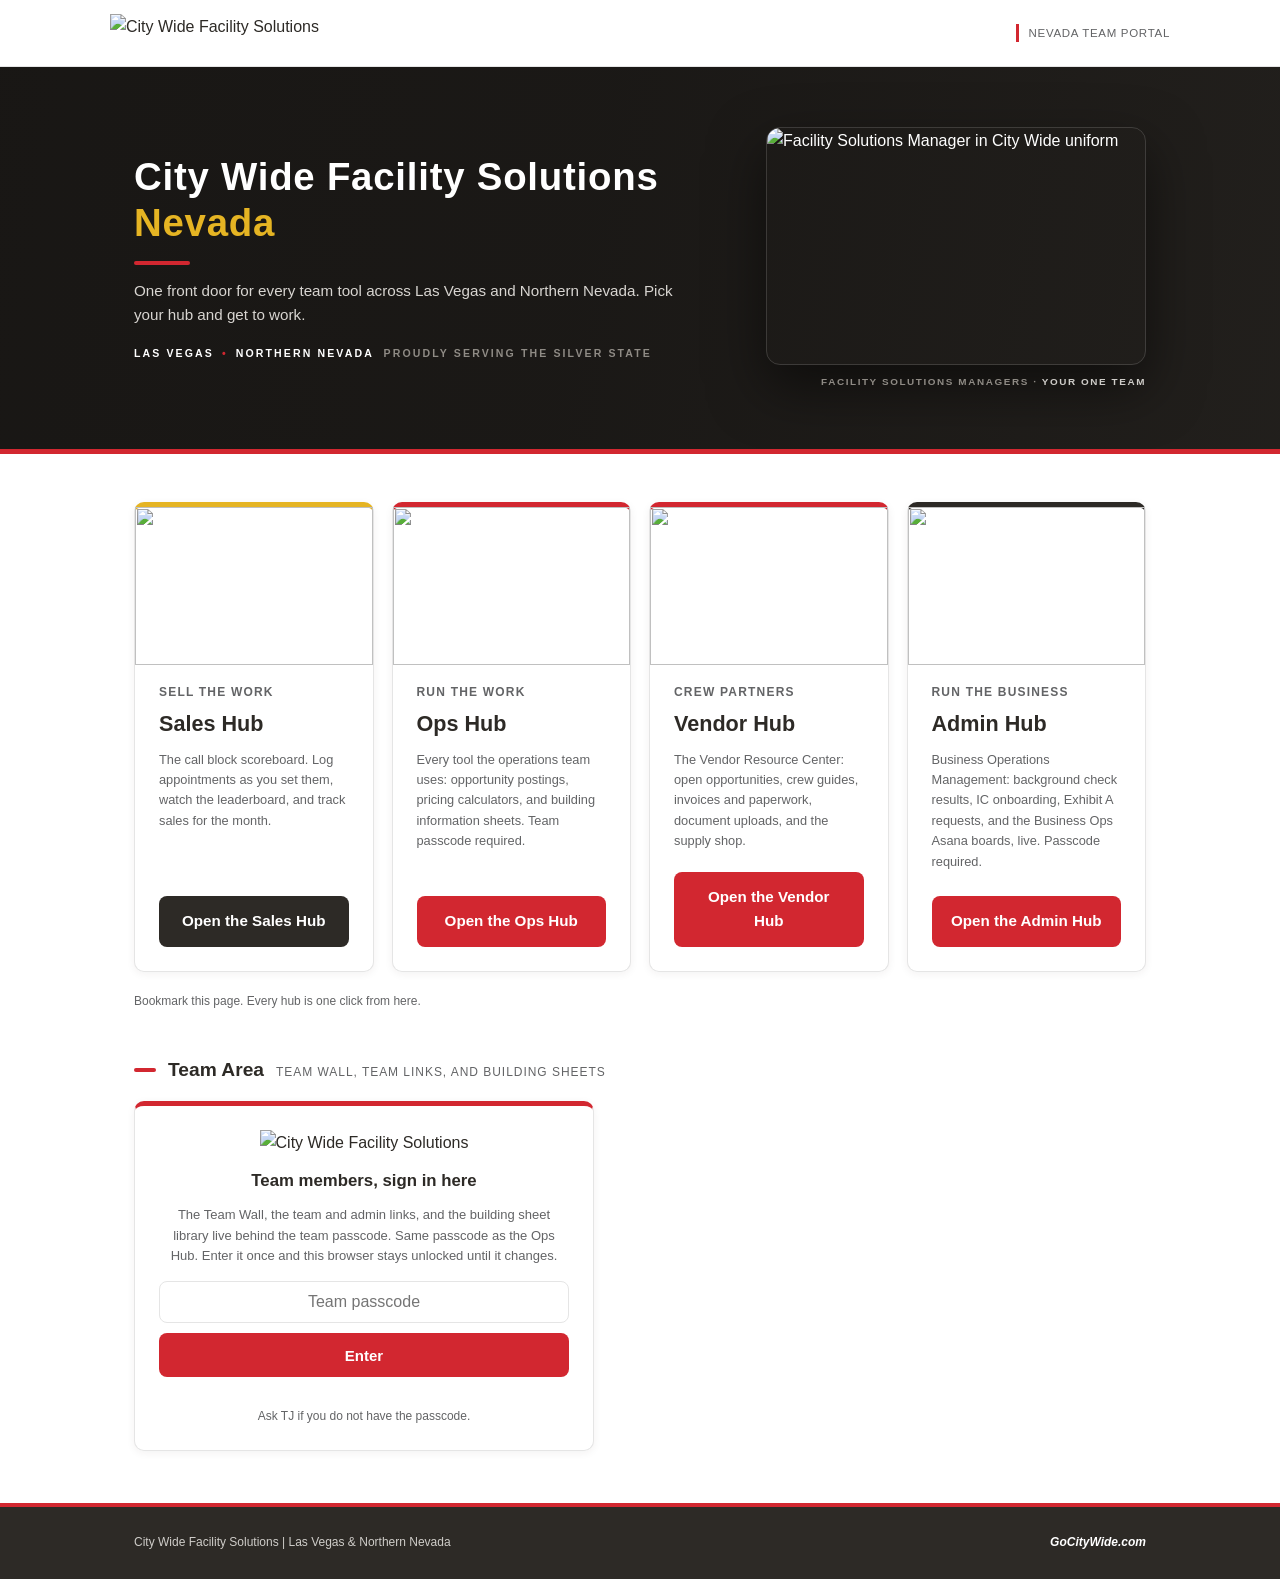
==== index.html @ 5ae8ad2f "Team Portal: BOM Hub is now the Admin Hub" ====
<!DOCTYPE html>
<html lang="en">
<head>
<meta charset="UTF-8">
<meta name="viewport" content="width=device-width, initial-scale=1.0">
<title>City Wide Facility Solutions | Nevada</title>
<meta name="description" content="City Wide Facility Solutions of Nevada. One front door for the Sales Hub, Ops Hub, Vendor Hub, and Admin Hub serving Las Vegas and Northern Nevada.">
<!-- build 2026-09-11: City Wide YOU (Docebo training portal) added to the Team Apps group of the Team & Admin sidecard. Same link lives on the Ops Hub.
     build 2026-09-05: Team Area gate now shares the device unlock with the hubs (cw-auth.js); Team Apps links added to the sidecard.
     build 2026-08-07: added the Team Wall (moved from the Ops Hub, same Apps Script
announcements feed, kind:auth to read + kind:announcement to post), plus a passcode
gated Team Area with the Team & Admin links and the DBIS sheet library. Those links
also remain on the Ops Hub; this page is an additional way to reach them. -->
<link rel="icon" href="https://citywidelv.github.io/cw-ops-desk/favicon.ico" sizes="any">
<link rel="icon" type="image/png" sizes="32x32" href="https://citywidelv.github.io/cw-ops-desk/favicon-32x32.png">
<link rel="icon" type="image/png" sizes="16x16" href="https://citywidelv.github.io/cw-ops-desk/favicon-16x16.png">
<link rel="apple-touch-icon" sizes="180x180" href="https://citywidelv.github.io/cw-ops-desk/apple-touch-icon.png">
<style>
:root{
--cw-red:#D22730; --cw-black:#2D2A26; --cw-grey:#636466; --cw-white:#FFFFFF;
--cw-teal:#0AA6A9; --cw-gold:#E5B423; --cw-light:#F5F5F5; --cw-border:#E5E5E5;
}
*{margin:0;padding:0;box-sizing:border-box}
body{font-family:Verdana,'Liberation Sans','DejaVu Sans',Geneva,Tahoma,sans-serif;color:var(--cw-black);background:var(--cw-white);line-height:1.6}
.wrap{max-width:1060px;margin:0 auto;padding:0 24px}
header{position:sticky;top:0;background:var(--cw-white);border-bottom:1px solid var(--cw-border);z-index:10}
.bar{display:flex;align-items:center;justify-content:space-between;padding:14px 0}
.bar img{height:38px;width:auto;display:block}
.bar .tag{font-size:.72rem;color:var(--cw-grey);border-left:3px solid var(--cw-red);padding-left:10px;text-transform:uppercase;letter-spacing:.06em}
.hero{position:relative;overflow:hidden;background:var(--cw-black);color:#fff;border-bottom:5px solid var(--cw-red)}
.hero .bg{position:absolute;inset:0;background:url('https://citywidelv.github.io/cw-vendor-hub/images/bldg-campus.jpg') center 35%/cover no-repeat;filter:grayscale(100%);opacity:.30}
.hero .scrim{position:absolute;inset:0;background:linear-gradient(100deg,rgba(24,22,20,.96) 0%,rgba(24,22,20,.88) 46%,rgba(24,22,20,.55) 100%)}
.hero .wrap{position:relative;z-index:1;display:flex;align-items:center;gap:48px;padding-top:60px;padding-bottom:60px}
.hero .htext{flex:1;min-width:0}
.hero h1{font-size:clamp(1.7rem,3.4vw,2.4rem);font-weight:700;letter-spacing:.02em;line-height:1.2}
.hero h1::after{content:"";display:block;width:56px;height:4px;background:var(--cw-red);border-radius:2px;margin-top:14px}
.hero p{margin-top:14px;color:#d8d5d1;font-size:.95rem;max-width:560px}
.hero .cities{margin-top:18px;font-size:.66rem;font-weight:700;letter-spacing:.2em;text-transform:uppercase;color:#8f8b85}
.hero .cities b{color:#fff}
.hero .cities .dot{color:var(--cw-red);padding:0 8px}
.hero .nv{color:var(--cw-gold);font-weight:700}
.hero .hphoto{flex:none;width:380px}
.hero .hphoto .ph{aspect-ratio:16/10;border-radius:14px;overflow:hidden;border:1px solid rgba(255,255,255,.14);box-shadow:0 22px 55px rgba(0,0,0,.5)}
.hero .hphoto img{width:100%;height:100%;object-fit:cover;object-position:center 22%;display:block}
.hero .hphoto .pcap{margin-top:9px;font-size:.62rem;font-weight:700;letter-spacing:.16em;text-transform:uppercase;color:#8f8b85;text-align:right;white-space:nowrap}
.hero .hphoto .pcap b{color:#cfcdc9}
@media(max-width:900px){.hero .hphoto{display:none}}
.cards{display:grid;grid-template-columns:repeat(auto-fit,minmax(228px,1fr));gap:18px;padding:48px 0 12px}
.card{background:var(--cw-white);border:1px solid var(--cw-border);border-top:5px solid var(--cw-red);border-radius:10px;padding:26px 24px 24px;display:flex;flex-direction:column;box-shadow:0 2px 8px rgba(45,42,38,.06);transition:transform .12s ease, box-shadow .12s ease}
.card:hover{transform:translateY(-3px);box-shadow:0 8px 20px rgba(45,42,38,.12)}
.card .cphoto{margin:-26px -24px 18px;height:158px;overflow:hidden;position:relative}
.card .cphoto img{width:100%;height:100%;object-fit:cover;display:block;transition:transform .4s}
.card:hover .cphoto img{transform:scale(1.04)}
.card .kicker{font-size:12px;font-weight:700;text-transform:uppercase;letter-spacing:.1em;color:var(--cw-grey);margin-bottom:8px}
.card h2{font-size:1.35rem;font-weight:700;line-height:1.25}
.card p{font-size:.8rem;color:var(--cw-grey);margin:12px 0 20px;flex:1}
.card a.btn{display:block;text-align:center;background:var(--cw-red);color:#fff;text-decoration:none;font-weight:700;font-size:.95rem;padding:13px 18px;border-radius:8px}
.card a.btn:hover{background:#B01F27}
.card.sales{border-top-color:var(--cw-gold)}
.card.sales a.btn{background:var(--cw-black)}
.card.sales a.btn:hover{background:#1d1b18}
.card.bom{border-top-color:var(--cw-black)}
.note{font-size:12px;color:var(--cw-grey);padding:8px 0 10px}
footer{background:var(--cw-black);padding:26px 0;margin-top:44px;border-top:4px solid var(--cw-red)}
footer .wrap{display:flex;justify-content:space-between;align-items:center;flex-wrap:wrap;gap:8px;font-size:12px;color:#cfcdc9}
footer a{color:#fff;font-weight:700;font-style:italic;text-decoration:none}
footer a:hover{text-decoration:underline}

/* ---------- Team Area (passcode gated, same passcode as the Ops Hub) ---------- */
.teamzone{padding:34px 0 8px}
.tz-head{display:flex;align-items:baseline;gap:12px;margin-bottom:16px}
.tz-head .accent{flex:none;width:22px;height:4px;background:var(--cw-red);border-radius:2px;align-self:center}
.tz-head h2{font-size:1.2rem;font-weight:700}
.tz-head .sub{font-size:12px;color:var(--cw-grey);text-transform:uppercase;letter-spacing:.08em}
.hidden{display:none !important}
.lockcard{max-width:460px;text-align:center;background:var(--cw-white);border:1px solid var(--cw-border);border-top:5px solid var(--cw-red);border-radius:10px;padding:24px;box-shadow:0 2px 8px rgba(45,42,38,.06)}
.lockcard h3{font-size:1.05rem;font-weight:700}
.lockcard img{height:38px;width:auto;margin-bottom:12px}
.lockcard p{font-size:13px;color:var(--cw-grey);margin:10px 0 14px}
.lockcard input{width:100%;font-family:inherit;font-size:16px;text-align:center;border:1.5px solid var(--cw-border);border-radius:8px;padding:11px 12px;outline:none}
.lockcard input:focus{border-color:var(--cw-red)}
.lockcard button{width:100%;margin-top:10px;background:var(--cw-red);color:#fff;border:none;font-family:inherit;font-weight:700;font-size:15px;min-height:44px;padding:12px;border-radius:8px;cursor:pointer}
.lockcard button:hover{background:#B01F27}
.lockcard .err{color:var(--cw-red);font-size:12px;font-weight:700;margin-top:8px;min-height:1em}
.lockcard .hint{font-size:12px;color:var(--cw-grey);margin-top:10px}
.teamgrid{display:grid;grid-template-columns:1fr 320px;gap:18px;align-items:start}
.wcard{background:var(--cw-white);border:1px solid var(--cw-border);border-top:5px solid var(--cw-red);border-radius:10px;padding:20px 20px 16px;box-shadow:0 2px 8px rgba(45,42,38,.06)}
.wcard .whead{display:flex;align-items:baseline;gap:10px;margin-bottom:14px;flex-wrap:wrap}
.wcard .whead h3{font-size:1.05rem;font-weight:700}
.wcard .whead .sub{font-size:12px;color:var(--cw-grey);text-transform:uppercase;letter-spacing:.08em}
.composer{display:flex;gap:12px;border-bottom:1px solid var(--cw-border);padding-bottom:16px;margin-bottom:14px}
.cav{flex:none;width:38px;height:38px;border-radius:50%;background:var(--cw-black);color:#fff;font-size:12px;font-weight:700;display:flex;align-items:center;justify-content:center}
.cfields{flex:1;min-width:0}
.cfields input,.cfields textarea{width:100%;font-family:inherit;font-size:14px;border:1.5px solid var(--cw-border);border-radius:8px;padding:9px 11px;outline:none;background:var(--cw-light)}
.cfields input:focus,.cfields textarea:focus{border-color:var(--cw-red);background:#fff}
.cfields textarea{margin-top:8px;min-height:74px;resize:vertical}
.crow{display:flex;align-items:center;gap:12px;margin-top:9px}
.crow button{background:var(--cw-red);color:#fff;border:none;font-family:inherit;font-weight:700;font-size:13px;padding:0 16px;min-height:44px;border-radius:8px;cursor:pointer}
.crow button:hover{background:#B01F27}
.crow button:disabled{opacity:.6;cursor:default}
.werr{color:var(--cw-red);font-size:12px;font-weight:700}
.wpost{display:flex;gap:12px;padding:13px 0;border-bottom:1px solid var(--cw-border)}
.wpost:last-child{border-bottom:none}
.wpost.pinned{background:#fdf6e7;border-radius:8px;padding:13px 12px;border-bottom:none;margin-bottom:4px}
.pav{flex:none;width:34px;height:34px;border-radius:50%;background:var(--cw-grey);color:#fff;font-size:12px;font-weight:700;display:flex;align-items:center;justify-content:center}
.pbody{flex:1;min-width:0}
.pmeta{display:flex;align-items:baseline;gap:8px;flex-wrap:wrap}
.pname{font-size:13px;font-weight:700}
.ppin{font-size:12px;font-weight:700;text-transform:uppercase;letter-spacing:.06em;background:var(--cw-gold);color:var(--cw-black);border-radius:8px;padding:1px 8px}
.pdate{font-size:12px;color:var(--cw-grey)}
.pmsg{font-size:14px;margin-top:3px;word-wrap:break-word}
.wempty{font-size:13px;color:var(--cw-grey);padding:10px 0}
.wempty b{display:block;color:var(--cw-black)}
.sidecard{background:var(--cw-white);border:1px solid var(--cw-border);border-top:5px solid var(--cw-black);border-radius:10px;padding:18px 18px 14px;box-shadow:0 2px 8px rgba(45,42,38,.06);margin-bottom:16px}
.sidecard h3{font-size:.92rem;font-weight:700;margin-bottom:4px}
.sidecard .sub{font-size:12px;color:var(--cw-grey);margin-bottom:8px}
.sidecard .ghead{font-size:12px;font-weight:700;text-transform:uppercase;letter-spacing:.1em;color:var(--cw-grey);margin:10px 0 2px}
.sidecard a.lnk{display:flex;align-items:center;min-height:40px;font-size:13px;font-weight:700;color:var(--cw-black);text-decoration:none;padding:4px 0;border-bottom:1px solid var(--cw-light)}
.sidecard a.lnk:last-child{border-bottom:none}
.sidecard a.lnk:hover{color:var(--cw-red)}
.sidecard.dbis{border-top-color:var(--cw-red)}
@media(max-width:820px){.teamgrid{grid-template-columns:1fr}}
@media(max-width:640px){.hero h1{font-size:1.6rem}}
</style>
<link rel="stylesheet" href="https://citywidelv.github.io/cw-base.css">
</head>
<body>
<header>
<div class="wrap bar">
<img src="https://emailer.emfluence.com/clients/citywide/uploadedfiles/signature_logo.png" alt="City Wide Facility Solutions">
<div class="tag">Nevada Team Portal</div>
</div>
</header>

<section class="hero">
<div class="bg"></div><div class="scrim"></div>
<div class="wrap">
<div class="htext">
<h1>City Wide Facility Solutions <span class="nv">Nevada</span></h1>
<p>One front door for every team tool across Las Vegas and Northern Nevada. Pick your hub and get to work.</p>
<div class="cities"><b>Las Vegas</b><span class="dot">&bull;</span><b>Northern Nevada</b>&nbsp;&nbsp;Proudly serving the Silver State</div>
</div>
<div class="hphoto">
<div class="ph"><img src="https://citywidelv.github.io/cw-ops-desk/images/fsm-uniform-building.jpg" alt="Facility Solutions Manager in City Wide uniform"></div>
<div class="pcap">Facility Solutions Managers &middot; <b>Your One Team</b></div>
</div>
</div>
</section>

<main class="wrap">
<div class="cards">
<div class="card sales">
<div class="cphoto"><img src="https://citywidelv.github.io/cw-ops-desk/images/fsm-phone.jpg" alt="" style="object-position:center 30%"></div>
<div class="kicker">Sell the Work</div>
<h2>Sales Hub</h2>
<p>The call block scoreboard. Log appointments as you set them, watch the leaderboard, and track sales for the month.</p>
<a class="btn" href="https://citywidelv.github.io/sales-hub/">Open the Sales Hub</a>
</div>
<div class="card">
<div class="cphoto"><img src="https://citywidelv.github.io/cw-ops-desk/images/fsm-uniform-hallway.jpg" alt="" style="object-position:center 26%"></div>
<div class="kicker">Run the Work</div>
<h2>Ops Hub</h2>
<p>Every tool the operations team uses: opportunity postings, pricing calculators, and building information sheets. Team passcode required.</p>
<a class="btn" href="https://citywidelv.github.io/cw-ops-desk/">Open the Ops Hub</a>
</div>
<div class="card">
<div class="cphoto"><img src="https://citywidelv.github.io/cw-vendor-hub/images/crew-office-cart-right.jpg" alt=""></div>
<div class="kicker">Crew Partners</div>
<h2>Vendor Hub</h2>
<p>The Vendor Resource Center: open opportunities, crew guides, invoices and paperwork, document uploads, and the supply shop.</p>
<a class="btn" href="https://citywidelv.github.io/cw-vendor-hub/">Open the Vendor Hub</a>
</div>
<div class="card bom">
<div class="cphoto"><img src="https://citywidelv.github.io/cw-ops-desk/images/fsm-uniform-phone.jpg" alt="" style="object-position:center 25%"></div>
<div class="kicker">Run the Business</div>
<h2>Admin Hub</h2>
<p>Business Operations Management: background check results, IC onboarding, Exhibit A requests, and the Business Ops Asana boards, live. Passcode required.</p>
<a class="btn" href="https://citywidelv.github.io/cw-admin-hub/">Open the Admin Hub</a>
</div>
</div>
<p class="note">Bookmark this page. Every hub is one click from here.</p>

<div class="teamzone">
<div class="tz-head"><span class="accent"></span><h2>Team Area</h2>
<span class="sub">Team Wall, team links, and building sheets</span></div>

<div class="lockcard" id="teamlock">
<img src="https://emailer.emfluence.com/clients/citywide/uploadedfiles/signature_logo.png" alt="City Wide Facility Solutions">
<h3>Team members, sign in here</h3>
<p id="gnote">The Team Wall, the team and admin links, and the building sheet library live behind the team passcode. Same passcode as the Ops Hub. Enter it once and this browser stays unlocked until it changes.</p>
<input type="password" id="tpc" placeholder="Team passcode" autocomplete="current-password">
<button id="tenter">Enter</button>
<div class="err" id="terr"></div>
<div class="hint">Ask TJ if you do not have the passcode.</div>
</div>

<div class="teamgrid hidden" id="teamarea">
<section class="wcard">
<div class="whead"><h3>The Team Wall</h3>
<span class="sub">Team announcements &amp; updates</span></div>
<div class="composer">
<span class="cav" id="cav">CW</span>
<div class="cfields">
<input id="wname" placeholder="Your name" maxlength="40">
<textarea id="wmsg" placeholder="Post an update for the team..." maxlength="1000"></textarea>
<div class="crow">
<button id="wpost">Post to the Wall</button>
<span class="werr" id="werr"></span>
</div>
</div>
</div>
<div id="wposts"></div>
</section>
<aside>
<div class="sidecard dbis">
<h3>Building Information Sheets</h3>
<div class="sub">One living DBIS per account: access, schedule, alarms, locations, tenants, photos.</div>
<a class="lnk" href="https://citywidelv.github.io/cw-ops-desk/building-sheets.html">Browse the Sheet Library</a>
<a class="lnk" href="https://citywidelv.github.io/cw-ops-desk/building-sheet.html">New / Update a Sheet</a>
</div>
<div class="sidecard">
<h3>Team &amp; Admin</h3>
<div class="sub">Also available on the Ops Hub.</div>
<div class="ghead">CRM &amp; Billing</div>
<a class="lnk" href="https://gocitywide.crm.dynamics.com/main.aspx" target="_blank" rel="noopener">Open CW Sales CRM</a>
<a class="lnk" href="https://supplysales.powerappsportals.com/SignIn?ReturnUrl=%2FCustomer-Select%2F" target="_blank" rel="noopener">Create a Supply Invoice</a>
<a class="lnk" href="https://form.jotform.com/tjroberts/supply-item-request-for-field-sales" target="_blank" rel="noopener">Request a Supply Item</a>
<a class="lnk" href="https://apps.powerapps.com/play/e/58e2128b-deac-e675-8cd1-7d879ca63711/a/a052bc89-2125-4efd-88e5-682f1d2dbcd0?tenantId=3b214a92-dd33-4a9c-a070-43f6783d144c&amp;hint=a842db25-40d4-46c0-b151-6ad085ee7345&amp;sourcetime=1756059511414&amp;source=portal" target="_blank" rel="noopener">Create an Extra Charge</a>
<div class="ghead">Team</div>
<a class="lnk" href="https://app.asana.com/" target="_blank" rel="noopener">Asana</a>
<a class="lnk" href="https://citywidelv.github.io/cw-ops-desk/uniforms.html">Employee Uniforms</a>
<a class="lnk" href="https://workforcenow.adp.com/" target="_blank" rel="noopener">ADP TotalSource</a>
<a class="lnk" href="https://cwlv.printful.me/" target="_blank" rel="noopener">Order CW Merch</a>
<a class="lnk" href="https://citywidelv.github.io/cw-admin-hub/team-emails.html">Team Emails by Position</a>
<div class="ghead">Team Apps</div>
<a class="lnk" href="https://slack.com/signin" target="_blank" rel="noopener">Slack</a>
<a class="lnk" href="https://bookings.cloud.microsoft/bookings/homepage" target="_blank" rel="noopener">Microsoft Bookings</a>
<a class="lnk" href="https://www.jotform.com/myforms/" target="_blank" rel="noopener">Jotform</a>
<a class="lnk" href="https://app.zoominfo.com/" target="_blank" rel="noopener">ZoomInfo</a>
<a class="lnk" href="https://cwfscorecloud.gocitywide.com/login" target="_blank" rel="noopener">CW Score Cloud</a>
<a class="lnk" href="https://gocitywide.docebosaas.com/pages/19/city-wide-you" target="_blank" rel="noopener">City Wide YOU (Training)</a>
<div class="ghead">Supplier Ordering</div>
<a class="lnk" href="https://citywidelv.github.io/cw-ops-desk/envirox.html">Order More EnvirOx</a>
<a class="lnk" href="https://www.bradyindustries.com/" target="_blank" rel="noopener">Brady Industries</a>
<a class="lnk" href="https://www.staplesadvantage.com/" target="_blank" rel="noopener">Staples Advantage</a>
<a class="lnk" href="https://hdsupplysolutions.com/" target="_blank" rel="noopener">HD Supply Solutions</a>
<a class="lnk" href="https://www.amazon.com/business" target="_blank" rel="noopener">Amazon Business</a>
<a class="lnk" href="https://shopcitywide.mybrightsites.com/" target="_blank" rel="noopener">City Wide Company Store</a>
</div>
</aside>
</div>
</div>
</main>

<footer>
<div class="wrap">
<span>City Wide Facility Solutions | Las Vegas &amp; Northern Nevada</span>
<a href="https://www.gocitywide.com" target="_blank" rel="noopener">GoCityWide.com</a>
</div>
</footer>

<script src="https://citywidelv.github.io/cw-ops-desk/cw-auth.js"></script>
<script>
var WEBHOOK = "https://script.google.com/macros/s/AKfycbzfNnrpidCbWB1DeUNgXvRhDFMQgApfpn-3C9GU45wMEHcJpWFl8ZQVo6PUBSRfEVfRdg/exec";
var KEY = "cwOpsHubPass";
var NAMEKEY = "cwOpsName";

function esc(s){ return String(s == null ? "" : s).replace(/&/g,"&amp;").replace(/</g,"&lt;").replace(/>/g,"&gt;").replace(/"/g,"&quot;"); }
function initials(name){
var p = String(name||"").trim().split(/\s+/);
var s = (p[0]||"").charAt(0) + (p.length>1 ? p[p.length-1].charAt(0) : "");
return (s || "CW").toUpperCase();
}
function fmtDate(ts){
var d = new Date(ts);
if(isNaN(d)) return "";
var now = new Date();
var sameDay = d.toDateString() === now.toDateString();
var t = d.toLocaleTimeString([], {hour:"numeric", minute:"2-digit"});
if(sameDay) return "Today " + t;
var opts = {month:"short", day:"numeric"};
if(d.getFullYear() !== now.getFullYear()) opts.year = "numeric";
return d.toLocaleDateString([], opts) + " " + t;
}

/* ---------- The Team Wall (moved here from the Ops Hub) ---------- */
var wallPosts = [];
function renderWall(list){
var posts = (list || []).slice();
posts.sort(function(a,b){
if(!!b.pinned !== !!a.pinned) return (!!b.pinned) - (!!a.pinned);
return new Date(b.ts) - new Date(a.ts);
});
var host = document.getElementById("wposts");
if(!posts.length){
host.innerHTML = '<div class="wempty"><b>Nothing on the Wall yet.</b>Post the first update for the team.</div>';
return;
}
var html = "";
posts.forEach(function(p){
html += '<div class="wpost' + (p.pinned ? ' pinned' : '') + '">' +
'<span class="pav">' + esc(initials(p.name)) + '</span>' +
'<div class="pbody"><div class="pmeta"><span class="pname">' + esc(p.name) + '</span>' +
(p.pinned ? '<span class="ppin">Pinned</span>' : '') +
'<span class="pdate">' + esc(fmtDate(p.ts)) + '</span></div>' +
'<div class="pmsg">' + esc(p.message).replace(/\n/g,"<br>") + '</div></div></div>';
});
host.innerHTML = html;
}
function postWall(){
var name = document.getElementById("wname").value.trim();
var msg = document.getElementById("wmsg").value.trim();
var err = document.getElementById("werr");
var btn = document.getElementById("wpost");
err.textContent = "";
if(!name){ err.textContent = "Add your name."; return; }
if(!msg){ err.textContent = "Write something first."; return; }
var pass = "";
pass = CWAuth.get();
btn.disabled = true; btn.textContent = "Posting...";
fetch(WEBHOOK, { method:"POST", headers:{"Content-Type":"text/plain"},
body: JSON.stringify({ kind:"announcement", passcode: pass, name: name, message: msg }) })
.then(function(r){ return r.json(); })
.then(function(r){
btn.disabled = false; btn.textContent = "Post to the Wall";
if(r && r.ok && r.announcement){
wallPosts.unshift(r.announcement);
renderWall(wallPosts);
document.getElementById("wmsg").value = "";
try{ localStorage.setItem(NAMEKEY, name); }catch(e){}
document.getElementById("cav").textContent = initials(name);
} else {
err.textContent = (r && r.error) ? r.error : "Could not post. Try again.";
if(r && /passcode/i.test(r.error || "")){ CWAuth.clear(); location.reload(); }
}
})
.catch(function(){
btn.disabled = false; btn.textContent = "Post to the Wall";
err.textContent = "Could not reach the server. Try again.";
});
}
document.getElementById("wpost").addEventListener("click", postWall);
document.getElementById("wname").addEventListener("input", function(){
document.getElementById("cav").textContent = initials(this.value || "CW");
});

function unlock(r){
document.getElementById("teamlock").classList.add("hidden");
document.getElementById("teamarea").classList.remove("hidden");
wallPosts = (r && r.announcements) ? r.announcements : [];
renderWall(wallPosts);
var savedName = "";
try{ savedName = localStorage.getItem(NAMEKEY) || ""; }catch(e){}
if(savedName){
document.getElementById("wname").value = savedName;
document.getElementById("cav").textContent = initials(savedName);
}
}
/* ---------- Team Area gate: one team unlock per device (cw-auth.js). Same passcode
and same saved sign-in as the Ops Hub, Sales Hub, and Admin Hub. The scorecard bounces
here with ?next= when a browser has no saved passcode. ---------- */
var BOUNCED = /[?&](next|reason)=/.test(location.search);
CWAuth.hubGate({ hub:"portal", kind:"auth", input:"tpc", button:"tenter", err:"terr", note:"gnote", gate:"teamlock", app:"teamarea",
onUnlock: function(pass, r){ unlock(r); if(!r) document.getElementById("wposts").innerHTML = '<div class="wempty">Loading the Wall...</div>'; },
onValidated: function(r){ wallPosts = (r && r.announcements) ? r.announcements : []; renderWall(wallPosts); } });
if(BOUNCED){ try{ document.getElementById("teamlock").scrollIntoView({block:"center"}); }catch(e){} }
</script>
</body>
</html>
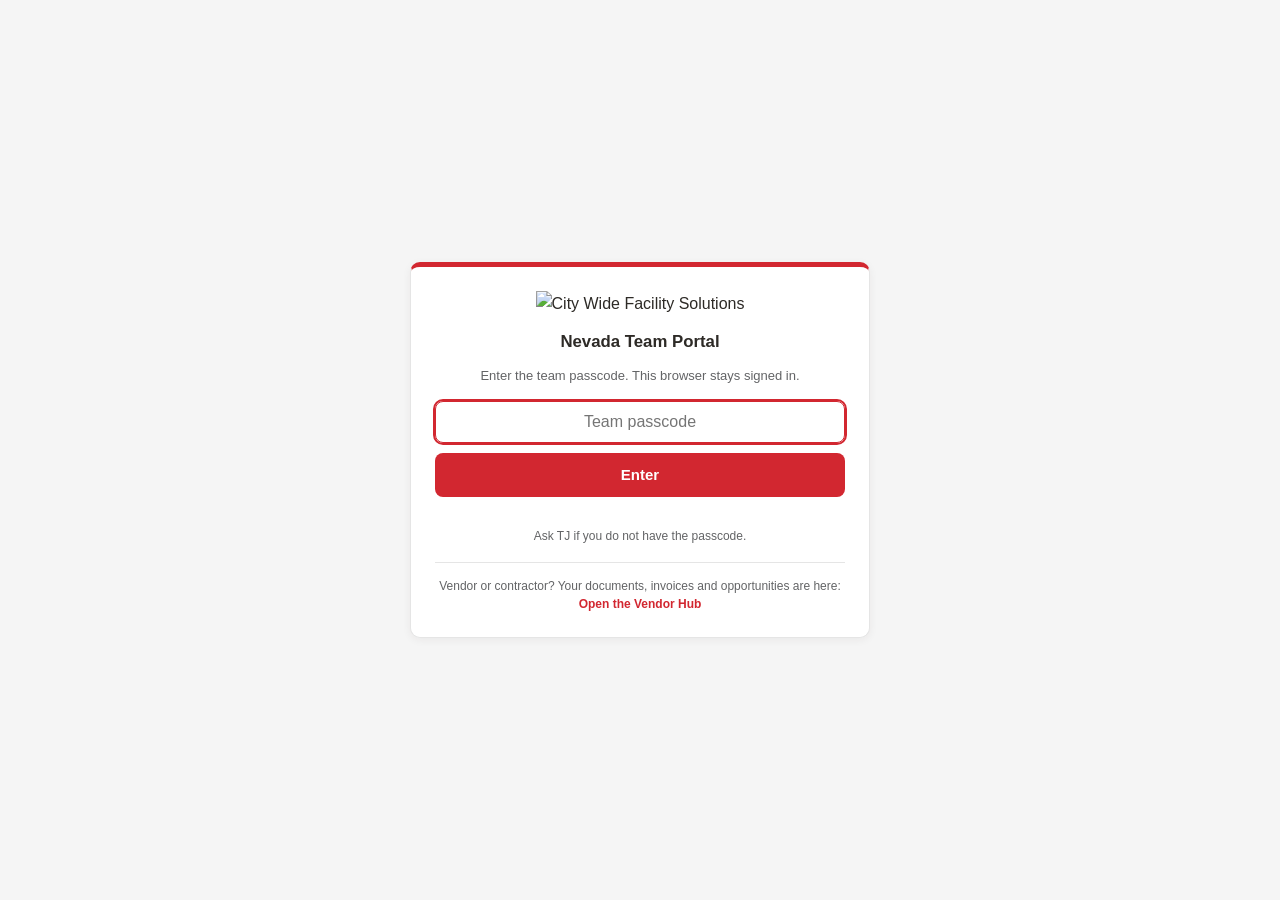
==== commit 734cd698: "Gate the whole portal, keep a public Vendor Hub link on the gate" ====
--- a/index.html
+++ b/index.html
@@ -5,7 +5,12 @@
 <meta name="viewport" content="width=device-width, initial-scale=1.0">
 <title>City Wide Facility Solutions | Nevada</title>
 <meta name="description" content="City Wide Facility Solutions of Nevada. One front door for the Sales Hub, Ops Hub, Vendor Hub, and Admin Hub serving Las Vegas and Northern Nevada.">
-<!-- build 2026-09-11: City Wide YOU (Docebo training portal) added to the Team Apps group of the Team & Admin sidecard. Same link lives on the Ops Hub.
+<!-- build 2026-09-15: the WHOLE portal is now behind the team passcode, not just the Team Area.
+     The hub cards are no longer public, so nobody outside the team can see that the Ops, Sales and
+     Admin hubs exist. The gate carries one public link to the Vendor Hub so a vendor sent here by
+     mistake can get where they were going instead of calling the office. Device unlock is remembered
+     for 90 days of no use, rolling, and is silent (cw-auth.js).
+     build 2026-09-11: City Wide YOU (Docebo training portal) added to the Team Apps group of the Team & Admin sidecard. Same link lives on the Ops Hub.
      build 2026-09-05: Team Area gate now shares the device unlock with the hubs (cw-auth.js); Team Apps links added to the sidecard.
      build 2026-08-07: added the Team Wall (moved from the Ops Hub, same Apps Script
 announcements feed, kind:auth to read + kind:announcement to post), plus a passcode
@@ -73,6 +78,11 @@
 .tz-head h2{font-size:1.2rem;font-weight:700}
 .tz-head .sub{font-size:12px;color:var(--cw-grey);text-transform:uppercase;letter-spacing:.08em}
 .hidden{display:none !important}
+.gate{position:fixed;inset:0;z-index:999;background:var(--cw-light);display:flex;align-items:center;justify-content:center;padding:24px;overflow:auto}
+.gate .lockcard{margin:0;width:100%}
+.gate .vend{margin-top:16px;padding-top:14px;border-top:1px solid var(--cw-border);font-size:12px;color:var(--cw-grey);line-height:1.5}
+.gate .vend a{color:var(--cw-red);font-weight:700;text-decoration:none}
+.gate .vend a:hover{text-decoration:underline}
 .lockcard{max-width:460px;text-align:center;background:var(--cw-white);border:1px solid var(--cw-border);border-top:5px solid var(--cw-red);border-radius:10px;padding:24px;box-shadow:0 2px 8px rgba(45,42,38,.06)}
 .lockcard h3{font-size:1.05rem;font-weight:700}
 .lockcard img{height:38px;width:auto;margin-bottom:12px}
@@ -84,6 +94,12 @@
 .lockcard .err{color:var(--cw-red);font-size:12px;font-weight:700;margin-top:8px;min-height:1em}
 .lockcard .hint{font-size:12px;color:var(--cw-grey);margin-top:10px}
 .teamgrid{display:grid;grid-template-columns:1fr 320px;gap:18px;align-items:start}
+.adminstrip{grid-column:1/-1}
+.adminstrip a.strip{display:flex;align-items:center;gap:14px;flex-wrap:wrap;background:var(--cw-white);border:1px solid var(--cw-border);border-left:5px solid var(--cw-red);border-radius:10px;padding:10px 16px;min-height:44px;text-decoration:none;color:var(--cw-black);box-shadow:0 2px 8px rgba(45,42,38,.06)}
+.adminstrip a.strip b{font-size:13px}
+.adminstrip a.strip span{font-size:12px;color:var(--cw-grey)}
+.adminstrip a.strip .go{margin-left:auto;font-weight:700;color:var(--cw-red)}
+.adminstrip a.strip:hover{border-color:var(--cw-red)}
 .wcard{background:var(--cw-white);border:1px solid var(--cw-border);border-top:5px solid var(--cw-red);border-radius:10px;padding:20px 20px 16px;box-shadow:0 2px 8px rgba(45,42,38,.06)}
 .wcard .whead{display:flex;align-items:baseline;gap:10px;margin-bottom:14px;flex-wrap:wrap}
 .wcard .whead h3{font-size:1.05rem;font-weight:700}
@@ -125,6 +141,22 @@
 <link rel="stylesheet" href="https://citywidelv.github.io/cw-base.css">
 </head>
 <body>
+
+<div class="gate" id="gate">
+<div class="lockcard">
+<img src="https://emailer.emfluence.com/clients/citywide/uploadedfiles/signature_logo.png" alt="City Wide Facility Solutions">
+<h3>Nevada Team Portal</h3>
+<p id="gnote">Enter the team passcode. This browser stays signed in.</p>
+<input type="password" id="tpc" placeholder="Team passcode" autocomplete="current-password" autofocus>
+<button id="tenter">Enter</button>
+<div class="err" id="terr"></div>
+<div class="hint">Ask TJ if you do not have the passcode.</div>
+<div class="vend">Vendor or contractor? Your documents, invoices and opportunities are here:<br>
+<a href="https://citywidelv.github.io/cw-vendor-hub/">Open the Vendor Hub</a></div>
+</div>
+</div>
+
+<div id="app" class="hidden">
 <header>
 <div class="wrap bar">
 <img src="https://emailer.emfluence.com/clients/citywide/uploadedfiles/signature_logo.png" alt="City Wide Facility Solutions">
@@ -184,17 +216,8 @@
 <div class="tz-head"><span class="accent"></span><h2>Team Area</h2>
 <span class="sub">Team Wall, team links, and building sheets</span></div>
 
-<div class="lockcard" id="teamlock">
-<img src="https://emailer.emfluence.com/clients/citywide/uploadedfiles/signature_logo.png" alt="City Wide Facility Solutions">
-<h3>Team members, sign in here</h3>
-<p id="gnote">The Team Wall, the team and admin links, and the building sheet library live behind the team passcode. Same passcode as the Ops Hub. Enter it once and this browser stays unlocked until it changes.</p>
-<input type="password" id="tpc" placeholder="Team passcode" autocomplete="current-password">
-<button id="tenter">Enter</button>
-<div class="err" id="terr"></div>
-<div class="hint">Ask TJ if you do not have the passcode.</div>
-</div>
-
-<div class="teamgrid hidden" id="teamarea">
+<div class="teamgrid" id="teamarea">
+<div class="adminstrip" id="adminstrip"><a class="strip" href="https://citywidelv.github.io/cw-admin-hub/site-admin.html"><b>Site Admin</b><span>Menus, lists and the live email switches for every hub. Site Admin passcode required.</span><span class="go">Open &rarr;</span></a></div>
 <section class="wcard">
 <div class="whead"><h3>The Team Wall</h3>
 <span class="sub">Team announcements &amp; updates</span></div>
@@ -258,7 +281,11 @@
 <a href="https://www.gocitywide.com" target="_blank" rel="noopener">GoCityWide.com</a>
 </div>
 </footer>
-
+</div>
+
+<script src="nav.js"></script>
+<script src="https://citywidelv.github.io/cw-ops-desk/cw-nav.js"></script>
+<script>if(window.CWNav) CWNav.portal();</script>
 <script src="https://citywidelv.github.io/cw-ops-desk/cw-auth.js"></script>
 <script>
 var WEBHOOK = "https://script.google.com/macros/s/AKfycbzfNnrpidCbWB1DeUNgXvRhDFMQgApfpn-3C9GU45wMEHcJpWFl8ZQVo6PUBSRfEVfRdg/exec";
@@ -345,8 +372,6 @@
 });
 
 function unlock(r){
-document.getElementById("teamlock").classList.add("hidden");
-document.getElementById("teamarea").classList.remove("hidden");
 wallPosts = (r && r.announcements) ? r.announcements : [];
 renderWall(wallPosts);
 var savedName = "";
@@ -359,11 +384,9 @@
 /* ---------- Team Area gate: one team unlock per device (cw-auth.js). Same passcode
 and same saved sign-in as the Ops Hub, Sales Hub, and Admin Hub. The scorecard bounces
 here with ?next= when a browser has no saved passcode. ---------- */
-var BOUNCED = /[?&](next|reason)=/.test(location.search);
-CWAuth.hubGate({ hub:"portal", kind:"auth", input:"tpc", button:"tenter", err:"terr", note:"gnote", gate:"teamlock", app:"teamarea",
+CWAuth.hubGate({ hub:"portal", kind:"auth", input:"tpc", button:"tenter", err:"terr", note:"gnote", gate:"gate", app:"app",
 onUnlock: function(pass, r){ unlock(r); if(!r) document.getElementById("wposts").innerHTML = '<div class="wempty">Loading the Wall...</div>'; },
 onValidated: function(r){ wallPosts = (r && r.announcements) ? r.announcements : []; renderWall(wallPosts); } });
-if(BOUNCED){ try{ document.getElementById("teamlock").scrollIntoView({block:"center"}); }catch(e){} }
 </script>
 </body>
 </html>
